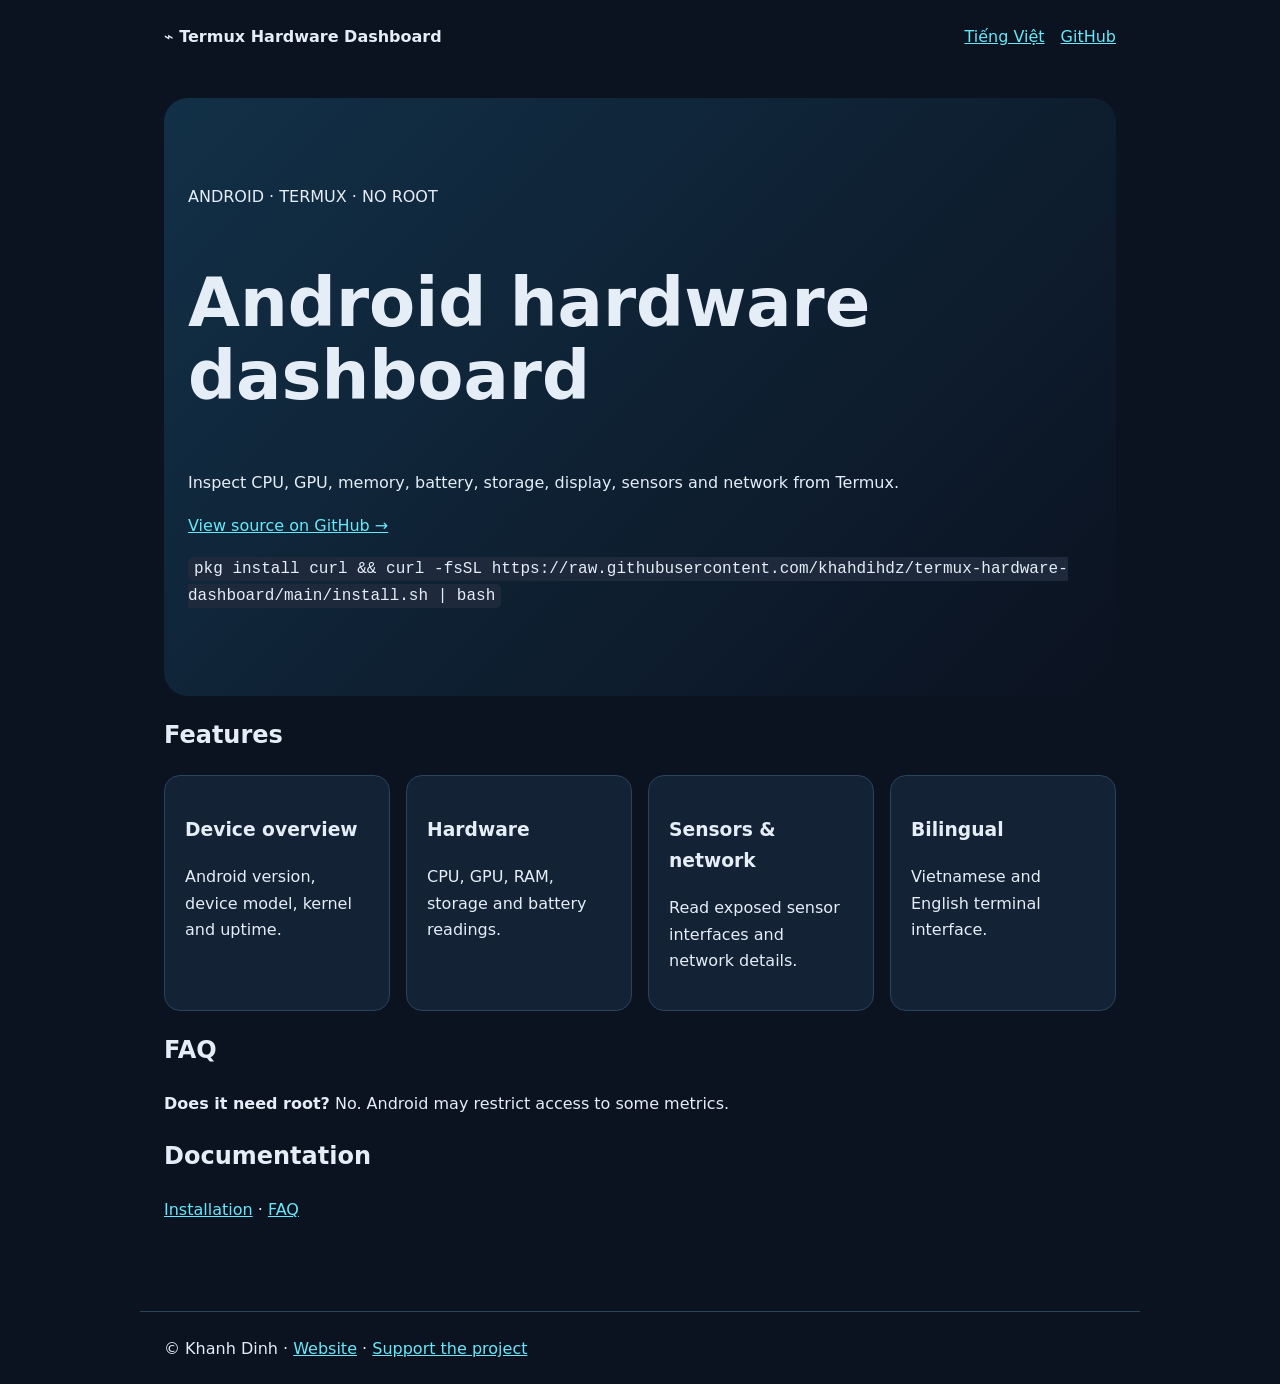
==== website/en/index.html @ e51d2c57 "web: publish Vietnamese and English landing pages" ====
<!doctype html><html lang="en"><head><meta charset="utf-8"><meta name="viewport" content="width=device-width,initial-scale=1"><title>Termux Hardware Dashboard — Android hardware monitor</title><meta name="description" content="Monitor Android hardware from Termux without root. Vietnamese and English."><meta property="og:title" content="Termux Hardware Dashboard"><meta property="og:description" content="Android hardware dashboard for Termux. No root required."><meta property="og:image" content="https://khahdihdz.github.io/termux-hardware-dashboard/assets/images/og-thumbnail.svg"><meta name="twitter:card" content="summary_large_image"><link rel="stylesheet" href="../assets/css/site.css"><link rel="canonical" href="https://khahdihdz.github.io/termux-hardware-dashboard/en/"></head><body><header><strong>⌁ Termux Hardware Dashboard</strong><nav><a href="../vi/">Tiếng Việt</a><a href="https://github.com/khahdihdz/termux-hardware-dashboard">GitHub</a></nav></header><main><section class="hero"><p>ANDROID · TERMUX · NO ROOT</p><h1>Android hardware dashboard</h1><p>Inspect CPU, GPU, memory, battery, storage, display, sensors and network from Termux.</p><p><a href="https://github.com/khahdihdz/termux-hardware-dashboard">View source on GitHub →</a></p><p><code>pkg install curl && curl -fsSL https://raw.githubusercontent.com/khahdihdz/termux-hardware-dashboard/main/install.sh | bash</code></p></section><h2>Features</h2><div class="grid"><article class="card"><h3>Device overview</h3><p>Android version, device model, kernel and uptime.</p></article><article class="card"><h3>Hardware</h3><p>CPU, GPU, RAM, storage and battery readings.</p></article><article class="card"><h3>Sensors & network</h3><p>Read exposed sensor interfaces and network details.</p></article><article class="card"><h3>Bilingual</h3><p>Vietnamese and English terminal interface.</p></article></div><h2>FAQ</h2><p><b>Does it need root?</b> No. Android may restrict access to some metrics.</p><h2>Documentation</h2><p><a href="https://github.com/khahdihdz/termux-hardware-dashboard/blob/main/docs/INSTALLATION.md">Installation</a> · <a href="https://github.com/khahdihdz/termux-hardware-dashboard/blob/main/docs/FAQ.md">FAQ</a></p></main><footer>© Khanh Dinh · <a href="https://khahdihdz.github.io">Website</a> · <a href="https://thankyou.tip4serv.com">Support the project</a></footer></body></html>
---- website/assets/css/site.css ----
*{box-sizing:border-box}body{margin:0;font:16px/1.65 system-ui,sans-serif;background:#0b1220;color:#e5edf7}a{color:#67e8f9}header,main,footer{max-width:1000px;margin:auto;padding:24px}header{display:flex;justify-content:space-between;align-items:center;gap:16px}nav a{margin-left:16px}.hero{padding:70px 24px;background:linear-gradient(135deg,#123047,#0b1220);border-radius:24px}.hero h1{font-size:clamp(2.2rem,6vw,4.2rem);line-height:1.1}.grid{display:grid;grid-template-columns:repeat(auto-fit,minmax(220px,1fr));gap:16px}.card{background:#142235;border:1px solid #29445b;border-radius:16px;padding:20px}code{background:#1e293b;padding:3px 6px;border-radius:5px;overflow-wrap:anywhere}footer{border-top:1px solid #29445b;margin-top:48px}@media(max-width:600px){header{align-items:flex-start;flex-direction:column}nav a{margin:0 12px 0 0}}
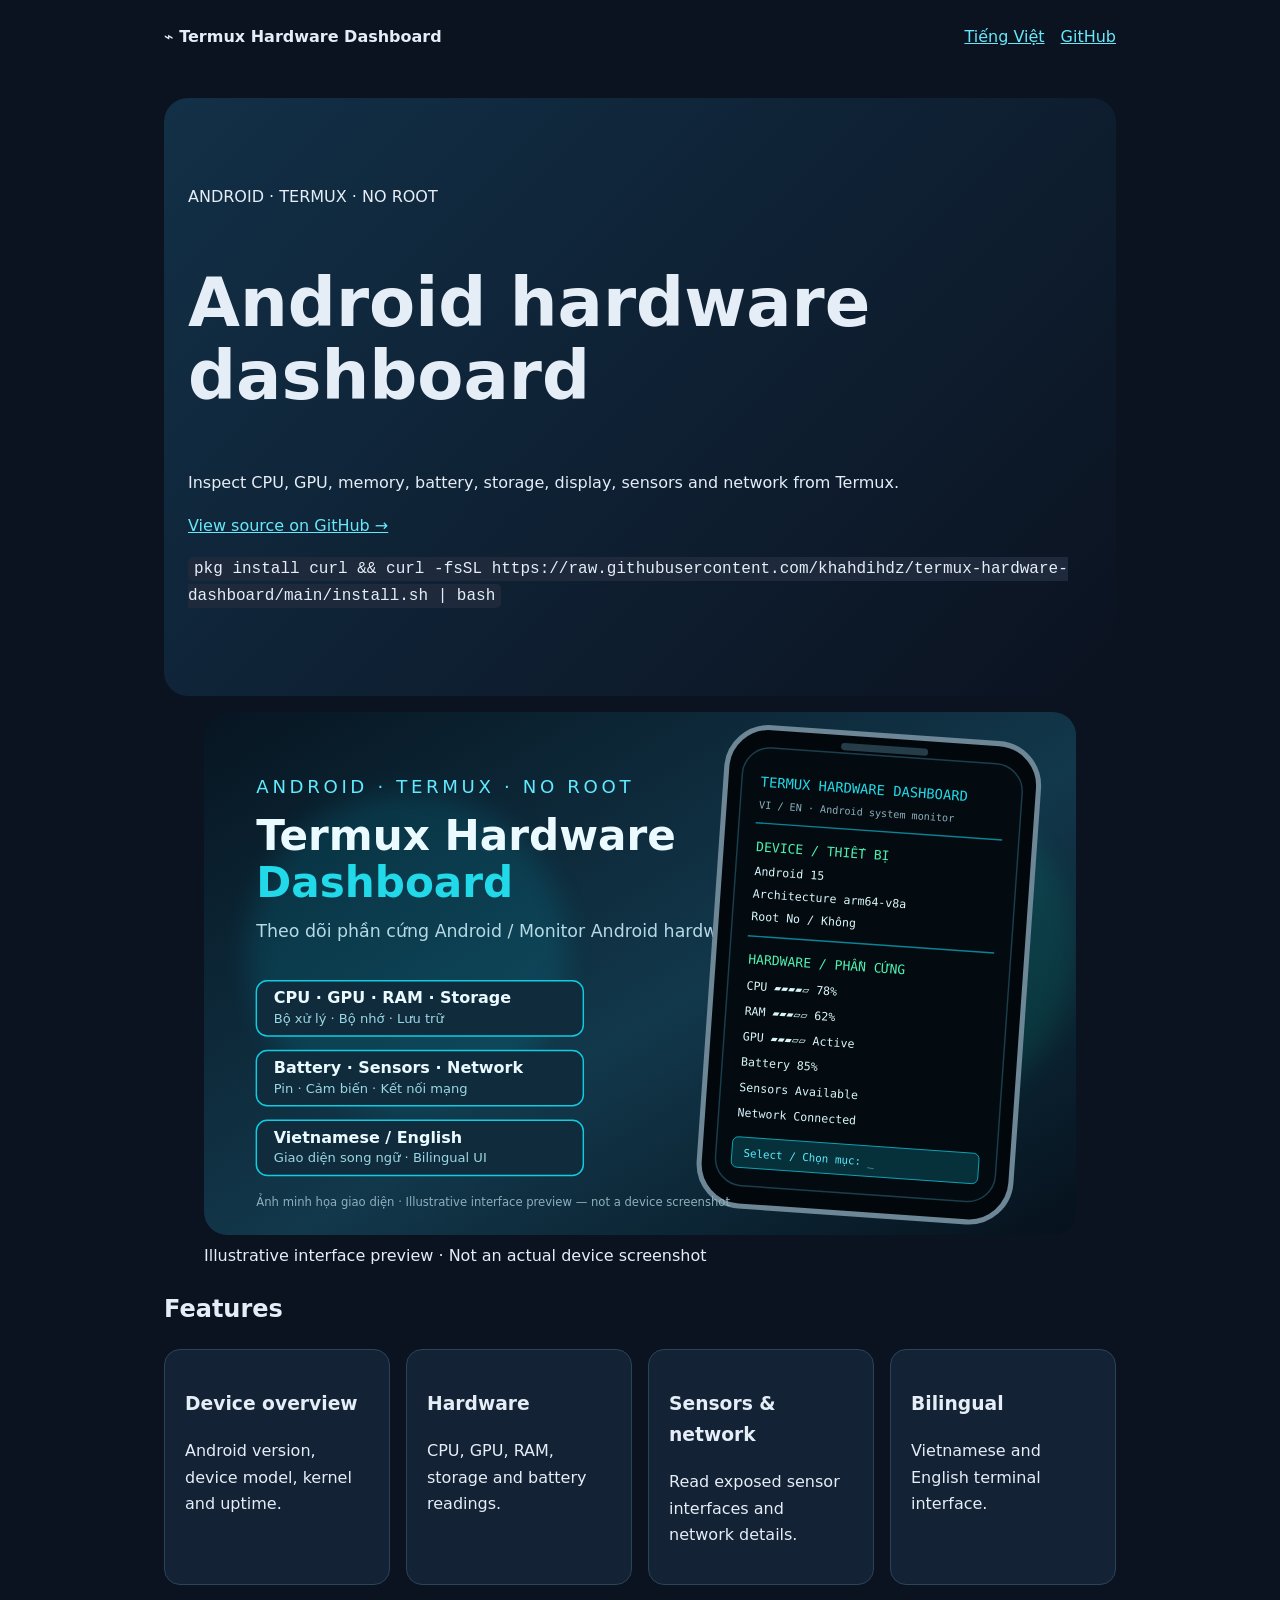
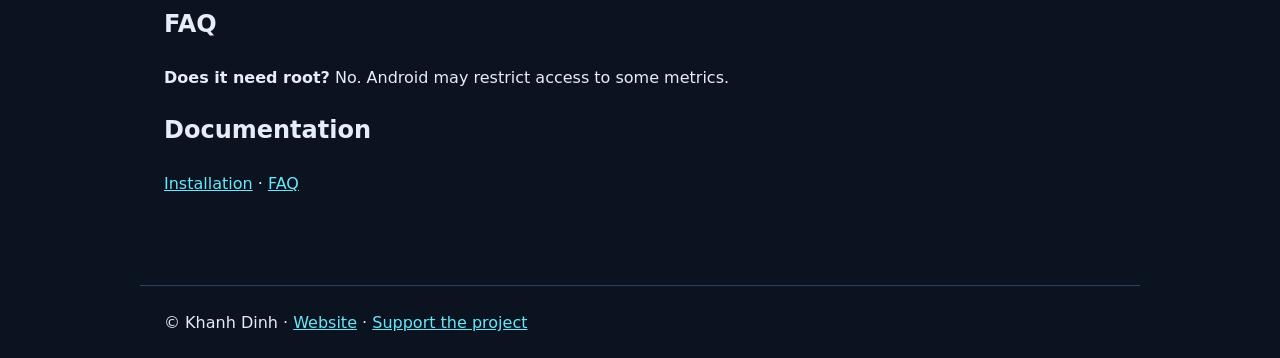
==== commit 48d4501d: "website: add bilingual dashboard illustration to English page" ====
--- a/website/en/index.html
+++ b/website/en/index.html
@@ -1 +1 @@
-<!doctype html><html lang="en"><head><meta charset="utf-8"><meta name="viewport" content="width=device-width,initial-scale=1"><title>Termux Hardware Dashboard — Android hardware monitor</title><meta name="description" content="Monitor Android hardware from Termux without root. Vietnamese and English."><meta property="og:title" content="Termux Hardware Dashboard"><meta property="og:description" content="Android hardware dashboard for Termux. No root required."><meta property="og:image" content="https://khahdihdz.github.io/termux-hardware-dashboard/assets/images/og-thumbnail.svg"><meta name="twitter:card" content="summary_large_image"><link rel="stylesheet" href="../assets/css/site.css"><link rel="canonical" href="https://khahdihdz.github.io/termux-hardware-dashboard/en/"></head><body><header><strong>⌁ Termux Hardware Dashboard</strong><nav><a href="../vi/">Tiếng Việt</a><a href="https://github.com/khahdihdz/termux-hardware-dashboard">GitHub</a></nav></header><main><section class="hero"><p>ANDROID · TERMUX · NO ROOT</p><h1>Android hardware dashboard</h1><p>Inspect CPU, GPU, memory, battery, storage, display, sensors and network from Termux.</p><p><a href="https://github.com/khahdihdz/termux-hardware-dashboard">View source on GitHub →</a></p><p><code>pkg install curl && curl -fsSL https://raw.githubusercontent.com/khahdihdz/termux-hardware-dashboard/main/install.sh | bash</code></p></section><h2>Features</h2><div class="grid"><article class="card"><h3>Device overview</h3><p>Android version, device model, kernel and uptime.</p></article><article class="card"><h3>Hardware</h3><p>CPU, GPU, RAM, storage and battery readings.</p></article><article class="card"><h3>Sensors & network</h3><p>Read exposed sensor interfaces and network details.</p></article><article class="card"><h3>Bilingual</h3><p>Vietnamese and English terminal interface.</p></article></div><h2>FAQ</h2><p><b>Does it need root?</b> No. Android may restrict access to some metrics.</p><h2>Documentation</h2><p><a href="https://github.com/khahdihdz/termux-hardware-dashboard/blob/main/docs/INSTALLATION.md">Installation</a> · <a href="https://github.com/khahdihdz/termux-hardware-dashboard/blob/main/docs/FAQ.md">FAQ</a></p></main><footer>© Khanh Dinh · <a href="https://khahdihdz.github.io">Website</a> · <a href="https://thankyou.tip4serv.com">Support the project</a></footer></body></html>+<!doctype html><html lang="en"><head><meta charset="utf-8"><meta name="viewport" content="width=device-width,initial-scale=1"><title>Termux Hardware Dashboard — Android hardware monitor</title><meta name="description" content="Monitor Android hardware from Termux without root. Vietnamese and English."><meta property="og:title" content="Termux Hardware Dashboard"><meta property="og:description" content="Android hardware dashboard for Termux. No root required."><meta property="og:image" content="https://khahdihdz.github.io/termux-hardware-dashboard/assets/images/dashboard-preview.svg"><meta name="twitter:card" content="summary_large_image"><link rel="stylesheet" href="../assets/css/site.css"><link rel="canonical" href="https://khahdihdz.github.io/termux-hardware-dashboard/en/"></head><body><header><strong>⌁ Termux Hardware Dashboard</strong><nav><a href="../vi/">Tiếng Việt</a><a href="https://github.com/khahdihdz/termux-hardware-dashboard">GitHub</a></nav></header><main><section class="hero"><p>ANDROID · TERMUX · NO ROOT</p><h1>Android hardware dashboard</h1><p>Inspect CPU, GPU, memory, battery, storage, display, sensors and network from Termux.</p><p><a href="https://github.com/khahdihdz/termux-hardware-dashboard">View source on GitHub →</a></p><p><code>pkg install curl && curl -fsSL https://raw.githubusercontent.com/khahdihdz/termux-hardware-dashboard/main/install.sh | bash</code></p></section><figure class="preview"><img src="../assets/images/dashboard-preview.svg" alt="Illustration of the bilingual Termux dashboard showing CPU, GPU, RAM, battery, sensors and network"><figcaption>Illustrative interface preview · Not an actual device screenshot</figcaption></figure><h2>Features</h2><div class="grid"><article class="card"><h3>Device overview</h3><p>Android version, device model, kernel and uptime.</p></article><article class="card"><h3>Hardware</h3><p>CPU, GPU, RAM, storage and battery readings.</p></article><article class="card"><h3>Sensors & network</h3><p>Read exposed sensor interfaces and network details.</p></article><article class="card"><h3>Bilingual</h3><p>Vietnamese and English terminal interface.</p></article></div><h2>FAQ</h2><p><b>Does it need root?</b> No. Android may restrict access to some metrics.</p><h2>Documentation</h2><p><a href="https://github.com/khahdihdz/termux-hardware-dashboard/blob/main/docs/INSTALLATION.md">Installation</a> · <a href="https://github.com/khahdihdz/termux-hardware-dashboard/blob/main/docs/FAQ.md">FAQ</a></p></main><footer>© Khanh Dinh · <a href="https://khahdihdz.github.io">Website</a> · <a href="https://thankyou.tip4serv.com">Support the project</a></footer></body></html>
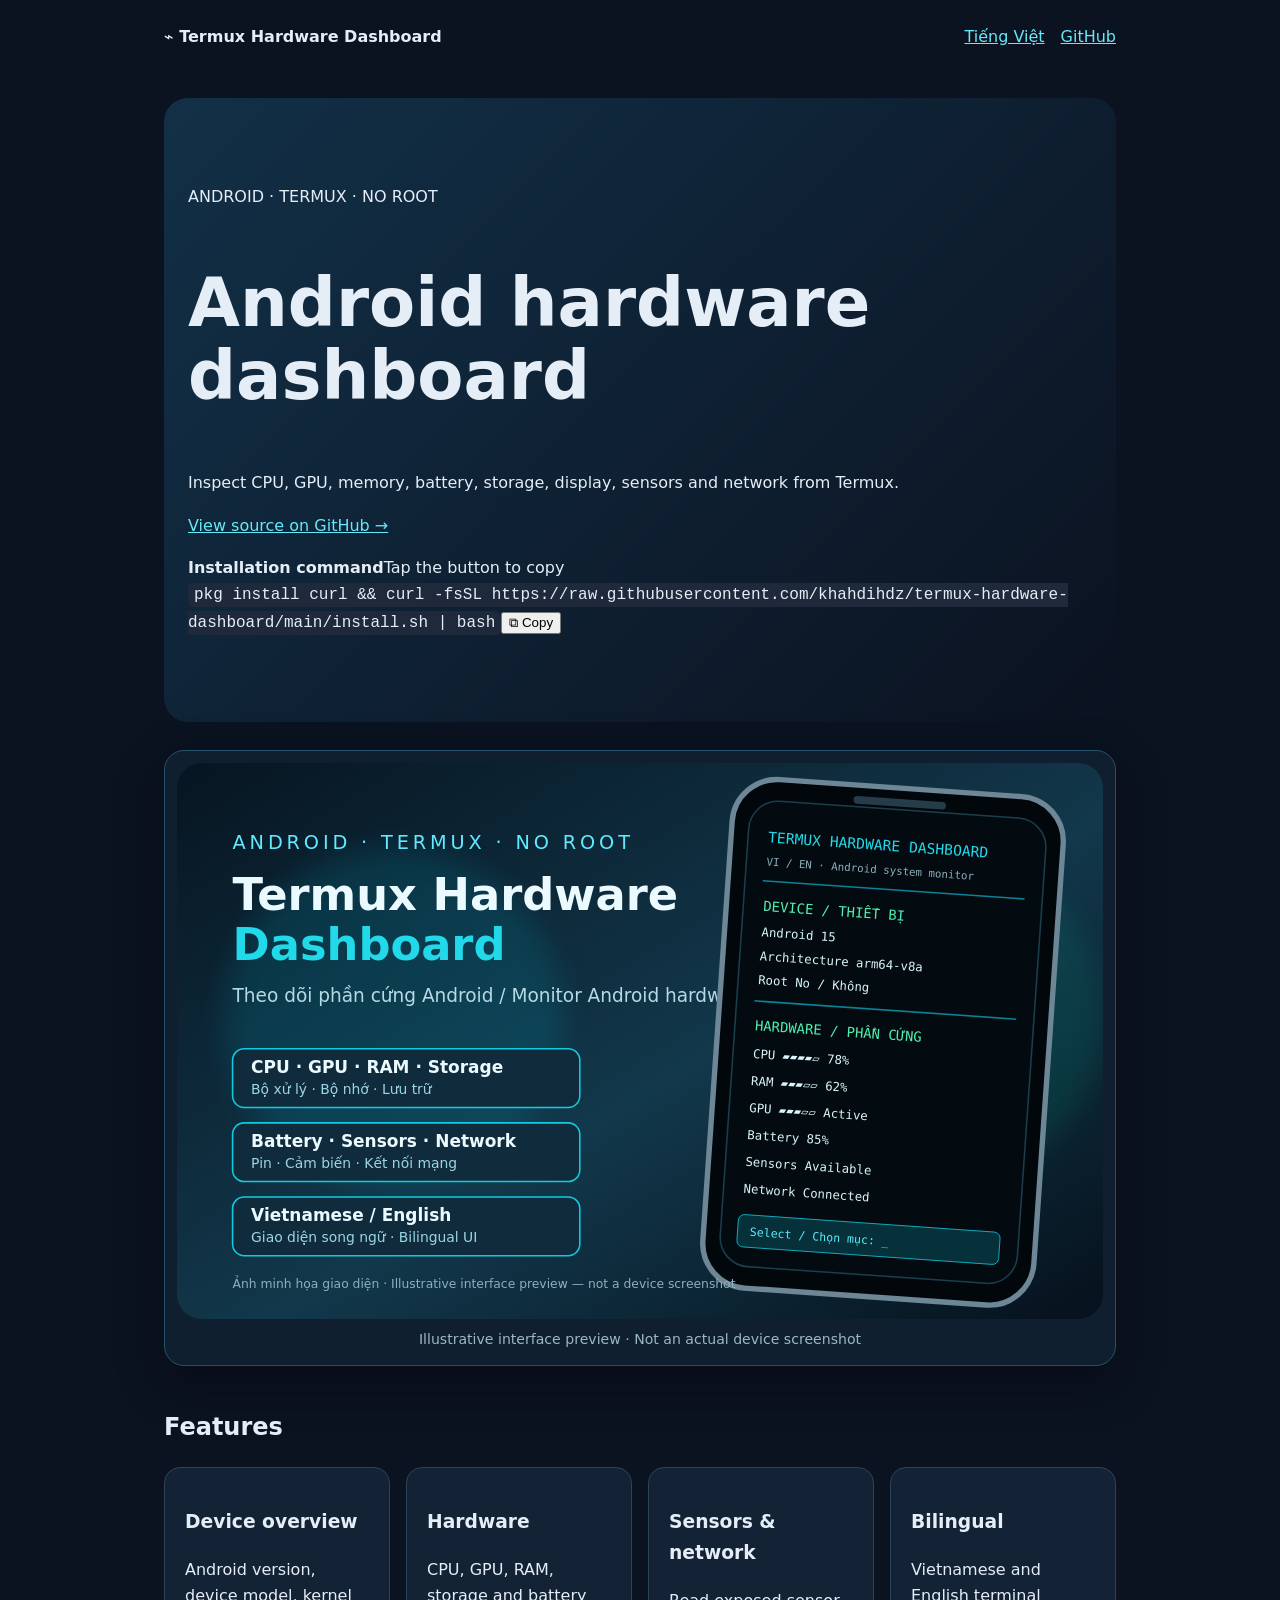
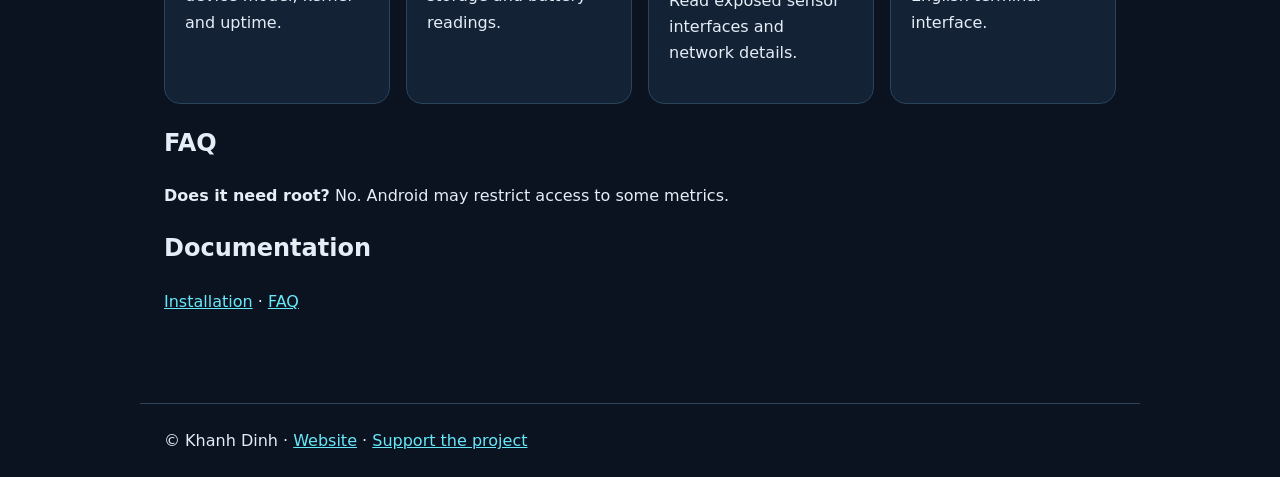
==== commit 0ac22e21: "website: add copyable install command to English landing page" ====
--- a/website/en/index.html
+++ b/website/en/index.html
@@ -1 +1 @@
-<!doctype html><html lang="en"><head><meta charset="utf-8"><meta name="viewport" content="width=device-width,initial-scale=1"><title>Termux Hardware Dashboard — Android hardware monitor</title><meta name="description" content="Monitor Android hardware from Termux without root. Vietnamese and English."><meta property="og:title" content="Termux Hardware Dashboard"><meta property="og:description" content="Android hardware dashboard for Termux. No root required."><meta property="og:image" content="https://khahdihdz.github.io/termux-hardware-dashboard/assets/images/dashboard-preview.svg"><meta name="twitter:card" content="summary_large_image"><link rel="stylesheet" href="../assets/css/site.css"><link rel="canonical" href="https://khahdihdz.github.io/termux-hardware-dashboard/en/"></head><body><header><strong>⌁ Termux Hardware Dashboard</strong><nav><a href="../vi/">Tiếng Việt</a><a href="https://github.com/khahdihdz/termux-hardware-dashboard">GitHub</a></nav></header><main><section class="hero"><p>ANDROID · TERMUX · NO ROOT</p><h1>Android hardware dashboard</h1><p>Inspect CPU, GPU, memory, battery, storage, display, sensors and network from Termux.</p><p><a href="https://github.com/khahdihdz/termux-hardware-dashboard">View source on GitHub →</a></p><p><code>pkg install curl && curl -fsSL https://raw.githubusercontent.com/khahdihdz/termux-hardware-dashboard/main/install.sh | bash</code></p></section><figure class="preview"><img src="../assets/images/dashboard-preview.svg" alt="Illustration of the bilingual Termux dashboard showing CPU, GPU, RAM, battery, sensors and network"><figcaption>Illustrative interface preview · Not an actual device screenshot</figcaption></figure><h2>Features</h2><div class="grid"><article class="card"><h3>Device overview</h3><p>Android version, device model, kernel and uptime.</p></article><article class="card"><h3>Hardware</h3><p>CPU, GPU, RAM, storage and battery readings.</p></article><article class="card"><h3>Sensors & network</h3><p>Read exposed sensor interfaces and network details.</p></article><article class="card"><h3>Bilingual</h3><p>Vietnamese and English terminal interface.</p></article></div><h2>FAQ</h2><p><b>Does it need root?</b> No. Android may restrict access to some metrics.</p><h2>Documentation</h2><p><a href="https://github.com/khahdihdz/termux-hardware-dashboard/blob/main/docs/INSTALLATION.md">Installation</a> · <a href="https://github.com/khahdihdz/termux-hardware-dashboard/blob/main/docs/FAQ.md">FAQ</a></p></main><footer>© Khanh Dinh · <a href="https://khahdihdz.github.io">Website</a> · <a href="https://thankyou.tip4serv.com">Support the project</a></footer></body></html>+<!doctype html><html lang="en"><head><meta charset="utf-8"><meta name="viewport" content="width=device-width,initial-scale=1"><title>Termux Hardware Dashboard — Android hardware monitor</title><meta name="description" content="Monitor Android hardware from Termux without root. Vietnamese and English."><meta property="og:title" content="Termux Hardware Dashboard"><meta property="og:description" content="Android hardware dashboard for Termux. No root required."><meta property="og:image" content="https://khahdihdz.github.io/termux-hardware-dashboard/assets/images/dashboard-preview.svg"><meta name="twitter:card" content="summary_large_image"><link rel="stylesheet" href="../assets/css/site.css"><link rel="canonical" href="https://khahdihdz.github.io/termux-hardware-dashboard/en/"></head><body><header><strong>⌁ Termux Hardware Dashboard</strong><nav><a href="../vi/">Tiếng Việt</a><a href="https://github.com/khahdihdz/termux-hardware-dashboard">GitHub</a></nav></header><main><section class="hero"><p>ANDROID · TERMUX · NO ROOT</p><h1>Android hardware dashboard</h1><p>Inspect CPU, GPU, memory, battery, storage, display, sensors and network from Termux.</p><p><a href="https://github.com/khahdihdz/termux-hardware-dashboard">View source on GitHub →</a></p><div class="install-box"><div class="install-heading"><strong>Installation command</strong><span>Tap the button to copy</span></div><div class="command-row"><code id="install-command">pkg install curl && curl -fsSL https://raw.githubusercontent.com/khahdihdz/termux-hardware-dashboard/main/install.sh | bash</code><button class="copy-button" type="button" data-copy="install-command"><span aria-hidden="true">⧉</span> Copy</button></div><p class="copy-status" aria-live="polite"></p></div></section><figure class="preview"><img src="../assets/images/dashboard-preview.svg" alt="Illustration of the bilingual Termux dashboard showing CPU, GPU, RAM, battery, sensors and network"><figcaption>Illustrative interface preview · Not an actual device screenshot</figcaption></figure><h2>Features</h2><div class="grid"><article class="card"><h3>Device overview</h3><p>Android version, device model, kernel and uptime.</p></article><article class="card"><h3>Hardware</h3><p>CPU, GPU, RAM, storage and battery readings.</p></article><article class="card"><h3>Sensors & network</h3><p>Read exposed sensor interfaces and network details.</p></article><article class="card"><h3>Bilingual</h3><p>Vietnamese and English terminal interface.</p></article></div><h2>FAQ</h2><p><b>Does it need root?</b> No. Android may restrict access to some metrics.</p><h2>Documentation</h2><p><a href="https://github.com/khahdihdz/termux-hardware-dashboard/blob/main/docs/INSTALLATION.md">Installation</a> · <a href="https://github.com/khahdihdz/termux-hardware-dashboard/blob/main/docs/FAQ.md">FAQ</a></p></main><footer>© Khanh Dinh · <a href="https://khahdihdz.github.io">Website</a> · <a href="https://thankyou.tip4serv.com">Support the project</a></footer><script src="../assets/js/copy.js" defer></script></body></html>
--- a/website/assets/css/site.css
+++ b/website/assets/css/site.css
@@ -1 +1 @@
-*{box-sizing:border-box}body{margin:0;font:16px/1.65 system-ui,sans-serif;background:#0b1220;color:#e5edf7}a{color:#67e8f9}header,main,footer{max-width:1000px;margin:auto;padding:24px}header{display:flex;justify-content:space-between;align-items:center;gap:16px}nav a{margin-left:16px}.hero{padding:70px 24px;background:linear-gradient(135deg,#123047,#0b1220);border-radius:24px}.hero h1{font-size:clamp(2.2rem,6vw,4.2rem);line-height:1.1}.grid{display:grid;grid-template-columns:repeat(auto-fit,minmax(220px,1fr));gap:16px}.card{background:#142235;border:1px solid #29445b;border-radius:16px;padding:20px}code{background:#1e293b;padding:3px 6px;border-radius:5px;overflow-wrap:anywhere}footer{border-top:1px solid #29445b;margin-top:48px}@media(max-width:600px){header{align-items:flex-start;flex-direction:column}nav a{margin:0 12px 0 0}}
+*{box-sizing:border-box}body{margin:0;font:16px/1.65 system-ui,sans-serif;background:#0b1220;color:#e5edf7}a{color:#67e8f9}header,main,footer{max-width:1000px;margin:auto;padding:24px}header{display:flex;justify-content:space-between;align-items:center;gap:16px}nav a{margin-left:16px}.hero{padding:70px 24px;background:linear-gradient(135deg,#123047,#0b1220);border-radius:24px}.hero h1{font-size:clamp(2.2rem,6vw,4.2rem);line-height:1.1}.preview{margin:28px 0 42px;padding:12px;background:#101f30;border:1px solid #23536a;border-radius:20px;box-shadow:0 16px 50px #0005}.preview img{display:block;width:100%;height:auto;border-radius:12px}.preview figcaption{padding:9px 6px 2px;text-align:center;color:#9bb7c7;font-size:.88rem}.grid{display:grid;grid-template-columns:repeat(auto-fit,minmax(220px,1fr));gap:16px}.card{background:#142235;border:1px solid #29445b;border-radius:16px;padding:20px}code{background:#1e293b;padding:3px 6px;border-radius:5px;overflow-wrap:anywhere}footer{border-top:1px solid #29445b;margin-top:48px}@media(max-width:600px){header{align-items:flex-start;flex-direction:column}nav a{margin:0 12px 0 0}.hero{padding:42px 20px}.preview{margin:20px 0 32px;padding:8px}}
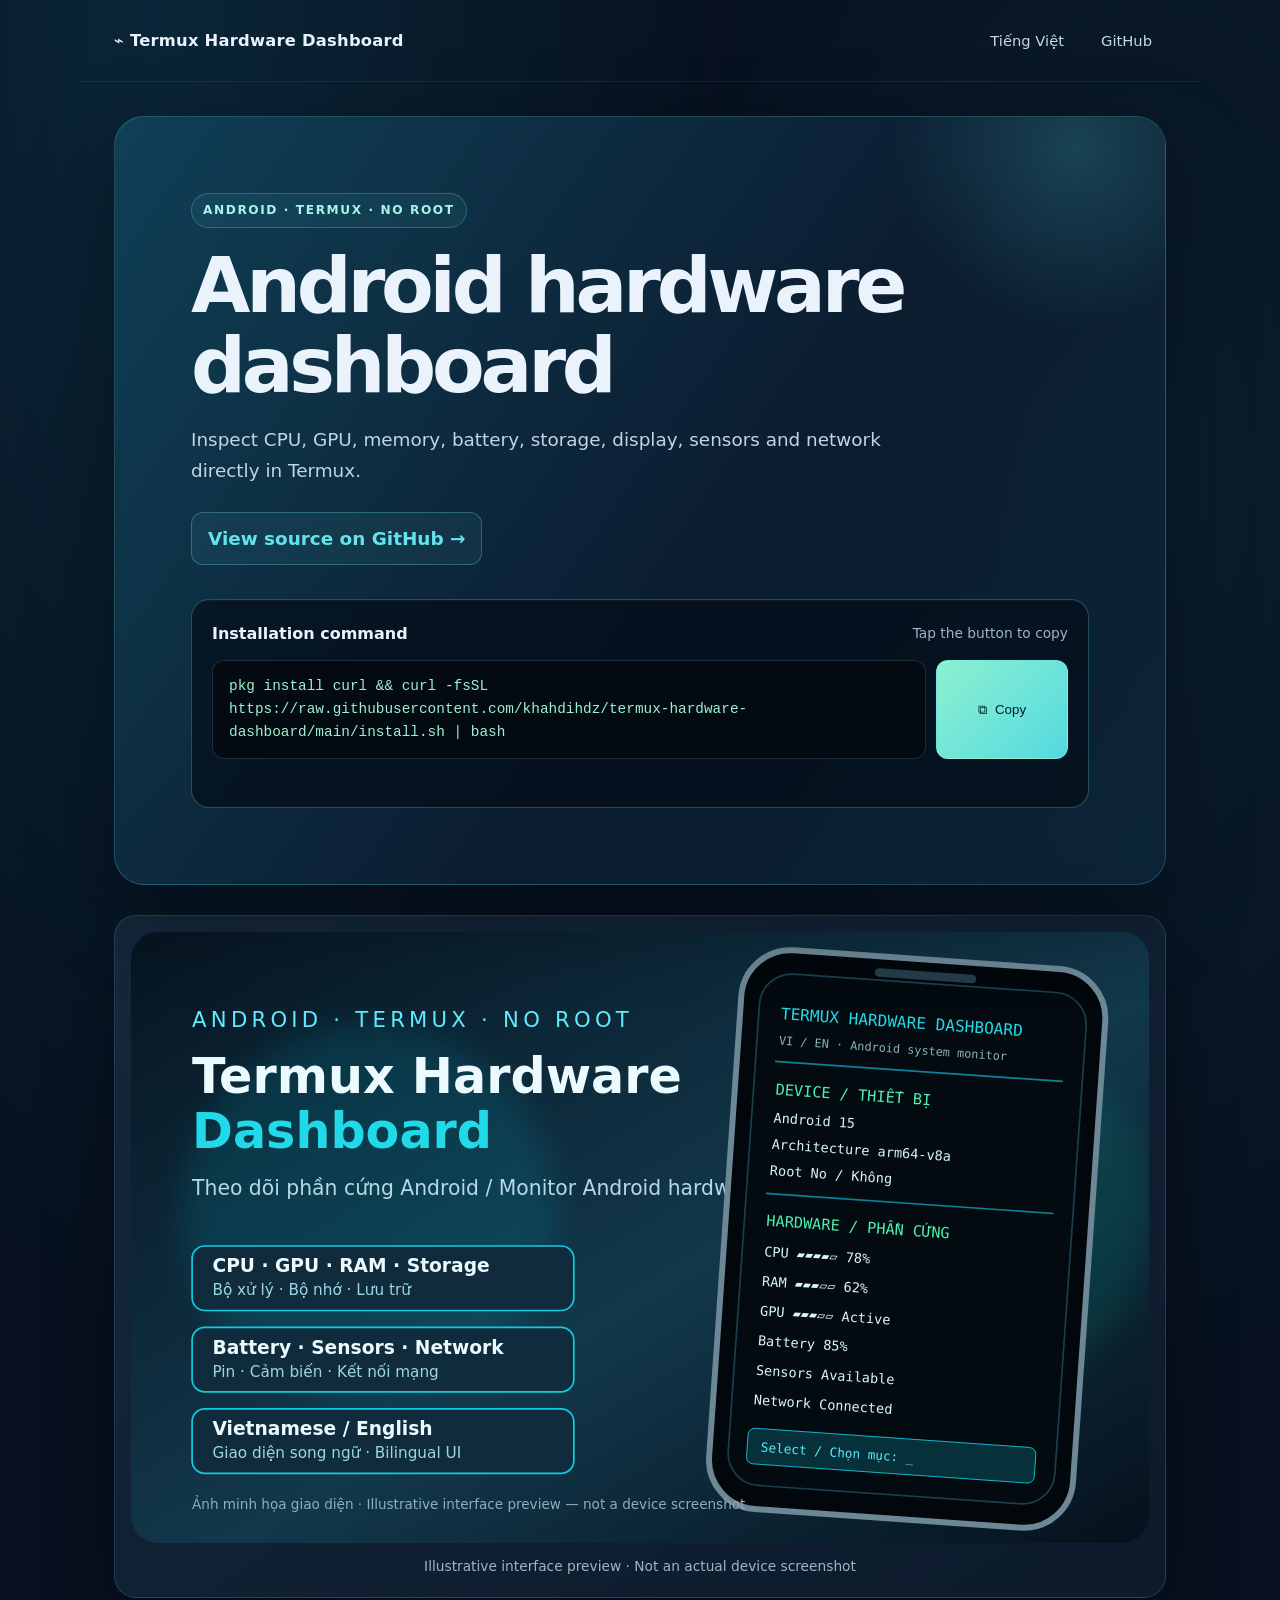
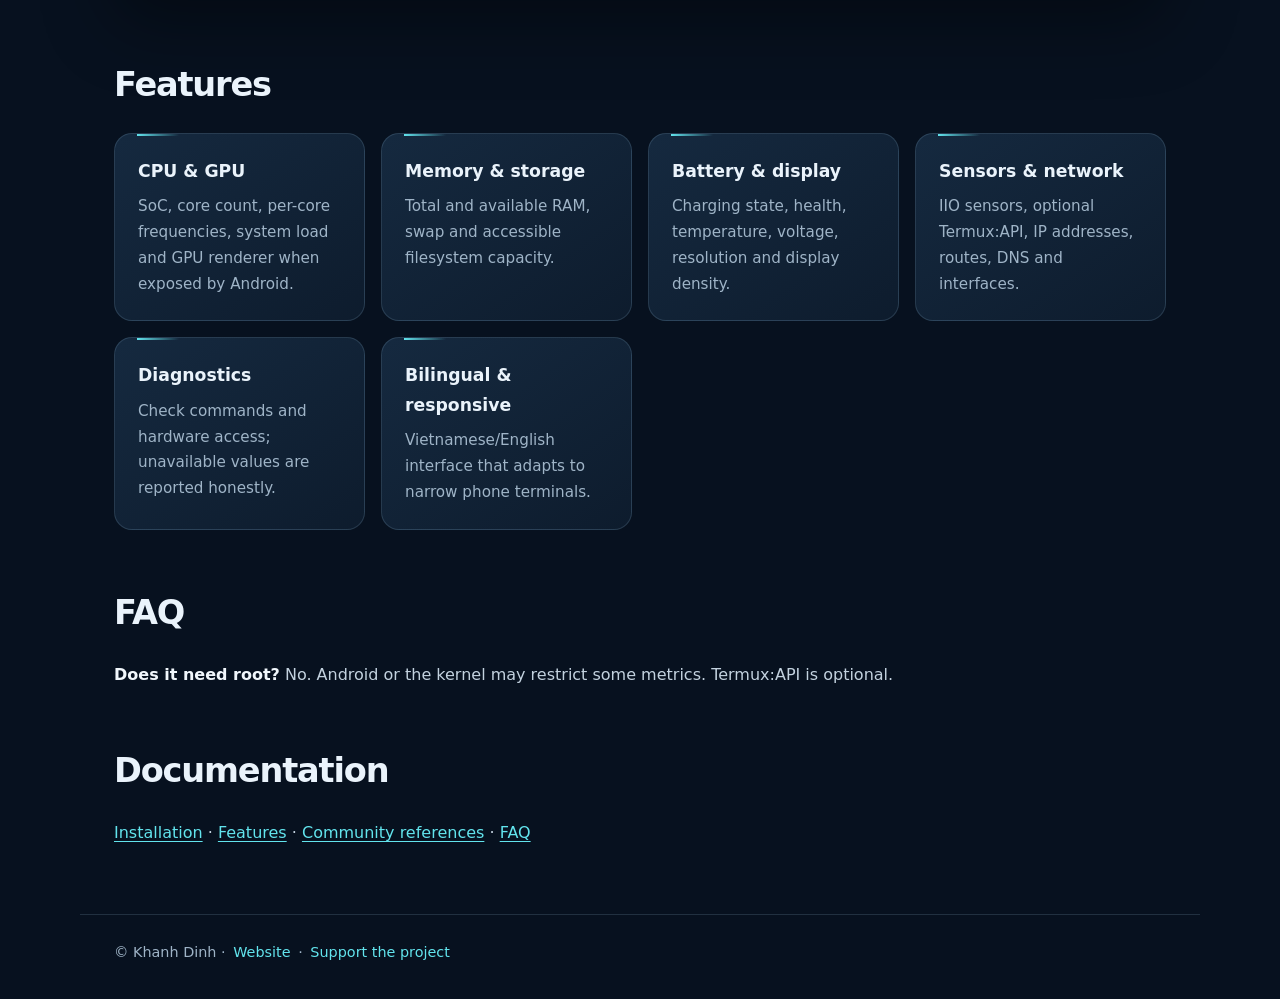
==== commit 1cfde655: "Refresh English landing page hardware features" ====
--- a/website/en/index.html
+++ b/website/en/index.html
@@ -1 +1 @@
-<!doctype html><html lang="en"><head><meta charset="utf-8"><meta name="viewport" content="width=device-width,initial-scale=1"><title>Termux Hardware Dashboard — Android hardware monitor</title><meta name="description" content="Monitor Android hardware from Termux without root. Vietnamese and English."><meta property="og:title" content="Termux Hardware Dashboard"><meta property="og:description" content="Android hardware dashboard for Termux. No root required."><meta property="og:image" content="https://khahdihdz.github.io/termux-hardware-dashboard/assets/images/dashboard-preview.svg"><meta name="twitter:card" content="summary_large_image"><link rel="stylesheet" href="../assets/css/site.css"><link rel="canonical" href="https://khahdihdz.github.io/termux-hardware-dashboard/en/"></head><body><header><strong>⌁ Termux Hardware Dashboard</strong><nav><a href="../vi/">Tiếng Việt</a><a href="https://github.com/khahdihdz/termux-hardware-dashboard">GitHub</a></nav></header><main><section class="hero"><p>ANDROID · TERMUX · NO ROOT</p><h1>Android hardware dashboard</h1><p>Inspect CPU, GPU, memory, battery, storage, display, sensors and network from Termux.</p><p><a href="https://github.com/khahdihdz/termux-hardware-dashboard">View source on GitHub →</a></p><div class="install-box"><div class="install-heading"><strong>Installation command</strong><span>Tap the button to copy</span></div><div class="command-row"><code id="install-command">pkg install curl && curl -fsSL https://raw.githubusercontent.com/khahdihdz/termux-hardware-dashboard/main/install.sh | bash</code><button class="copy-button" type="button" data-copy="install-command"><span aria-hidden="true">⧉</span> Copy</button></div><p class="copy-status" aria-live="polite"></p></div></section><figure class="preview"><img src="../assets/images/dashboard-preview.svg" alt="Illustration of the bilingual Termux dashboard showing CPU, GPU, RAM, battery, sensors and network"><figcaption>Illustrative interface preview · Not an actual device screenshot</figcaption></figure><h2>Features</h2><div class="grid"><article class="card"><h3>Device overview</h3><p>Android version, device model, kernel and uptime.</p></article><article class="card"><h3>Hardware</h3><p>CPU, GPU, RAM, storage and battery readings.</p></article><article class="card"><h3>Sensors & network</h3><p>Read exposed sensor interfaces and network details.</p></article><article class="card"><h3>Bilingual</h3><p>Vietnamese and English terminal interface.</p></article></div><h2>FAQ</h2><p><b>Does it need root?</b> No. Android may restrict access to some metrics.</p><h2>Documentation</h2><p><a href="https://github.com/khahdihdz/termux-hardware-dashboard/blob/main/docs/INSTALLATION.md">Installation</a> · <a href="https://github.com/khahdihdz/termux-hardware-dashboard/blob/main/docs/FAQ.md">FAQ</a></p></main><footer>© Khanh Dinh · <a href="https://khahdihdz.github.io">Website</a> · <a href="https://thankyou.tip4serv.com">Support the project</a></footer><script src="../assets/js/copy.js" defer></script></body></html>+<!doctype html><html lang="en"><head><meta charset="utf-8"><meta name="viewport" content="width=device-width,initial-scale=1"><title>Termux Hardware Dashboard — Android hardware monitor</title><meta name="description" content="Monitor Android CPU, GPU, memory, battery, sensors, storage and network from Termux without root."><meta property="og:title" content="Termux Hardware Dashboard"><meta property="og:description" content="Responsive bilingual Android hardware dashboard for Termux."><meta property="og:image" content="https://khahdihdz.github.io/termux-hardware-dashboard/assets/images/dashboard-preview.svg"><meta name="twitter:card" content="summary_large_image"><link rel="stylesheet" href="../assets/css/site.css"><link rel="canonical" href="https://khahdihdz.github.io/termux-hardware-dashboard/en/"></head><body><header><strong>⌁ Termux Hardware Dashboard</strong><nav><a href="../vi/">Tiếng Việt</a><a href="https://github.com/khahdihdz/termux-hardware-dashboard">GitHub</a></nav></header><main><section class="hero"><p>ANDROID · TERMUX · NO ROOT</p><h1>Android hardware dashboard</h1><p>Inspect CPU, GPU, memory, battery, storage, display, sensors and network directly in Termux.</p><p><a href="https://github.com/khahdihdz/termux-hardware-dashboard">View source on GitHub →</a></p><div class="install-box"><div class="install-heading"><strong>Installation command</strong><span>Tap the button to copy</span></div><div class="command-row"><code id="install-command">pkg install curl && curl -fsSL https://raw.githubusercontent.com/khahdihdz/termux-hardware-dashboard/main/install.sh | bash</code><button class="copy-button" type="button" data-copy="install-command"><span aria-hidden="true">⧉</span> Copy</button></div><p class="copy-status" aria-live="polite"></p></div></section><figure class="preview"><img src="../assets/images/dashboard-preview.svg" alt="Illustration of the Termux dashboard showing CPU, GPU, RAM, battery, sensors and network"><figcaption>Illustrative interface preview · Not an actual device screenshot</figcaption></figure><h2>Features</h2><div class="grid"><article class="card"><h3>CPU & GPU</h3><p>SoC, core count, per-core frequencies, system load and GPU renderer when exposed by Android.</p></article><article class="card"><h3>Memory & storage</h3><p>Total and available RAM, swap and accessible filesystem capacity.</p></article><article class="card"><h3>Battery & display</h3><p>Charging state, health, temperature, voltage, resolution and display density.</p></article><article class="card"><h3>Sensors & network</h3><p>IIO sensors, optional Termux:API, IP addresses, routes, DNS and interfaces.</p></article><article class="card"><h3>Diagnostics</h3><p>Check commands and hardware access; unavailable values are reported honestly.</p></article><article class="card"><h3>Bilingual & responsive</h3><p>Vietnamese/English interface that adapts to narrow phone terminals.</p></article></div><h2>FAQ</h2><p><b>Does it need root?</b> No. Android or the kernel may restrict some metrics. Termux:API is optional.</p><h2>Documentation</h2><p><a href="https://github.com/khahdihdz/termux-hardware-dashboard/blob/main/docs/INSTALLATION.md">Installation</a> · <a href="https://github.com/khahdihdz/termux-hardware-dashboard/blob/main/docs/FEATURES.md">Features</a> · <a href="https://github.com/khahdihdz/termux-hardware-dashboard/blob/main/docs/INSPIRATION.md">Community references</a> · <a href="https://github.com/khahdihdz/termux-hardware-dashboard/blob/main/docs/FAQ.md">FAQ</a></p></main><footer>© Khanh Dinh · <a href="https://khahdihdz.github.io">Website</a> · <a href="https://thankyou.tip4serv.com">Support the project</a></footer><script src="../assets/js/copy.js" defer></script></body></html>
--- a/website/assets/css/site.css
+++ b/website/assets/css/site.css
@@ -1 +1,47 @@
-*{box-sizing:border-box}body{margin:0;font:16px/1.65 system-ui,sans-serif;background:#0b1220;color:#e5edf7}a{color:#67e8f9}header,main,footer{max-width:1000px;margin:auto;padding:24px}header{display:flex;justify-content:space-between;align-items:center;gap:16px}nav a{margin-left:16px}.hero{padding:70px 24px;background:linear-gradient(135deg,#123047,#0b1220);border-radius:24px}.hero h1{font-size:clamp(2.2rem,6vw,4.2rem);line-height:1.1}.preview{margin:28px 0 42px;padding:12px;background:#101f30;border:1px solid #23536a;border-radius:20px;box-shadow:0 16px 50px #0005}.preview img{display:block;width:100%;height:auto;border-radius:12px}.preview figcaption{padding:9px 6px 2px;text-align:center;color:#9bb7c7;font-size:.88rem}.grid{display:grid;grid-template-columns:repeat(auto-fit,minmax(220px,1fr));gap:16px}.card{background:#142235;border:1px solid #29445b;border-radius:16px;padding:20px}code{background:#1e293b;padding:3px 6px;border-radius:5px;overflow-wrap:anywhere}footer{border-top:1px solid #29445b;margin-top:48px}@media(max-width:600px){header{align-items:flex-start;flex-direction:column}nav a{margin:0 12px 0 0}.hero{padding:42px 20px}.preview{margin:20px 0 32px;padding:8px}}+:root{color-scheme:dark;--bg:#07111f;--surface:#101f32;--surface-2:#142940;--line:rgba(148,190,214,.18);--text:#eaf3fb;--muted:#9fb4c7;--cyan:#62e4ed;--mint:#9cf2cf;--radius:22px}
+*{box-sizing:border-box}
+html{scroll-behavior:smooth}
+body{margin:0;min-height:100vh;font:16px/1.7 Inter,ui-sans-serif,system-ui,-apple-system,BlinkMacSystemFont,"Segoe UI",sans-serif;color:var(--text);background:radial-gradient(ellipse at 12% 0%,rgba(22,111,143,.22),transparent 36rem),radial-gradient(ellipse at 90% 18%,rgba(29,91,120,.16),transparent 32rem),var(--bg);-webkit-font-smoothing:antialiased}
+a{color:var(--cyan);text-decoration:none;transition:color .2s ease}
+a:hover{color:#b5fbff}
+header,main,footer{width:min(1120px,100%);margin-inline:auto;padding-inline:clamp(18px,4vw,34px)}
+header{min-height:82px;display:flex;justify-content:space-between;align-items:center;gap:20px;border-bottom:1px solid rgba(148,190,214,.1)}
+header strong{font-size:1.02rem;letter-spacing:.015em}
+nav{display:flex;align-items:center;gap:9px}
+nav a{padding:8px 13px;border:1px solid transparent;border-radius:999px;color:#c5d8e8;font-size:.92rem}
+nav a:hover{border-color:var(--line);background:#ffffff09;color:#fff}
+main{padding-top:34px}
+.hero{position:relative;isolation:isolate;overflow:hidden;padding:clamp(34px,6vw,76px);border:1px solid rgba(102,214,232,.23);border-radius:30px;background:linear-gradient(125deg,rgba(16,65,88,.96),rgba(12,29,48,.97) 58%,rgba(12,37,54,.96));box-shadow:0 28px 90px #0005}
+.hero:after{content:"";position:absolute;z-index:-1;width:380px;height:380px;right:-100px;top:-160px;border-radius:50%;background:radial-gradient(circle,rgba(78,222,225,.2),transparent 68%);pointer-events:none}
+.hero>p:first-child{display:inline-flex;align-items:center;gap:8px;margin:0 0 18px;padding:6px 11px;border:1px solid rgba(112,231,229,.26);border-radius:999px;background:#65e5e510;color:#a5f5e8;font-size:.76rem;font-weight:750;letter-spacing:.13em}
+.hero h1{max-width:780px;margin:0 0 18px;font-size:clamp(2.35rem,6.4vw,4.8rem);line-height:1.04;letter-spacing:-.055em}
+.hero>p:not(:first-child){max-width:700px;color:#c1d5e4;font-size:clamp(1rem,2vw,1.15rem)}
+.hero>p a{display:inline-flex;align-items:center;margin-top:7px;padding:10px 16px;border:1px solid rgba(116,224,232,.3);border-radius:12px;background:#65e5e511;font-weight:650}
+.install-box{margin-top:34px;padding:20px;border:1px solid rgba(106,220,223,.3);border-radius:18px;background:rgba(3,13,23,.68);box-shadow:inset 0 1px #ffffff08}
+.install-heading{display:flex;justify-content:space-between;align-items:center;gap:12px;margin-bottom:13px}
+.install-heading strong{font-size:1rem}
+.install-heading span{color:var(--muted);font-size:.86rem}
+.command-row{display:flex;align-items:stretch;gap:10px}
+.command-row code{flex:1;min-width:0;display:flex;align-items:center;padding:14px 16px;border:1px solid rgba(135,185,208,.2);border-radius:12px;background:#030a12;color:var(--mint);font:500 .9rem/1.6 ui-monospace,SFMono-Regular,Consolas,monospace;overflow-wrap:anywhere;user-select:all}
+.copy-button{display:inline-flex;flex-shrink:0;justify-content:center;align-items:center;gap:8px;min-width:132px;padding:11px 17px;border:1px solid rgba(255,255,255,.12);border-radius:12px;background:linear-gradient(135deg,#8cf1d0,#54d9df);color:#06202a;font:750 .94rem/1.2 inherit;cursor:pointer;transition:transform .18s ease,filter .18s ease,box-shadow .18s ease}
+.copy-button:hover{filter:brightness(1.08);transform:translateY(-1px);box-shadow:0 8px 24px #45d6d344}
+.copy-button:active{transform:translateY(0)}
+.copy-button:focus-visible,a:focus-visible{outline:3px solid #fff;outline-offset:3px}
+.copy-status{min-height:1.35em;margin:9px 0 0;color:var(--mint);font-size:.88rem}
+.preview{margin:30px 0 58px;padding:clamp(9px,2vw,16px);border:1px solid var(--line);border-radius:var(--radius);background:linear-gradient(145deg,#14283b,#0c1a2b);box-shadow:0 24px 70px #0006}
+.preview img{display:block;width:100%;height:auto;border-radius:14px}
+.preview figcaption{padding:12px 8px 2px;text-align:center;color:var(--muted);font-size:.86rem}
+h2{margin:54px 0 20px;font-size:clamp(1.55rem,3vw,2.1rem);letter-spacing:-.035em}
+.grid{display:grid;grid-template-columns:repeat(auto-fit,minmax(min(100%,235px),1fr));gap:16px}
+.card{position:relative;overflow:hidden;min-height:150px;padding:23px;border:1px solid var(--line);border-radius:18px;background:linear-gradient(145deg,rgba(22,43,65,.96),rgba(14,29,46,.96));transition:transform .2s ease,border-color .2s ease,box-shadow .2s ease}
+.card:before{content:"";position:absolute;top:0;left:22px;width:42px;height:2px;background:linear-gradient(90deg,var(--cyan),transparent)}
+.card:hover{transform:translateY(-4px);border-color:rgba(98,228,237,.38);box-shadow:0 16px 36px #0003}
+.card h3{margin:0 0 8px;font-size:1.08rem}
+.card p{margin:0;color:var(--muted);font-size:.95rem}
+main>p{color:#c3d2df}
+main>p b{color:#f1f7fc}
+main>p a{text-decoration:underline;text-underline-offset:3px}
+footer{margin-top:68px;padding-block:25px 34px;border-top:1px solid var(--line);color:var(--muted);font-size:.9rem}
+footer a{margin-inline:3px}
+@media(max-width:640px){header{min-height:72px;align-items:flex-start;flex-direction:column;justify-content:center;padding-block:16px}nav{flex-wrap:wrap}nav a{padding:6px 10px}main{padding-top:22px}.hero{padding:34px 21px;border-radius:23px}.hero h1{font-size:clamp(2.25rem,11vw,3.4rem)}.install-box{padding:15px;margin-top:27px}.install-heading{align-items:flex-start;flex-direction:column;gap:3px}.command-row{flex-direction:column}.command-row code{font-size:.82rem}.copy-button{width:100%;min-height:46px}.preview{margin:22px 0 42px;padding:8px}.preview figcaption{font-size:.8rem}h2{margin-top:42px}.card{min-height:0;padding:20px}footer{margin-top:48px}}
+@media(prefers-reduced-motion:reduce){html{scroll-behavior:auto}*,*:before,*:after{transition:none!important;animation:none!important}}
